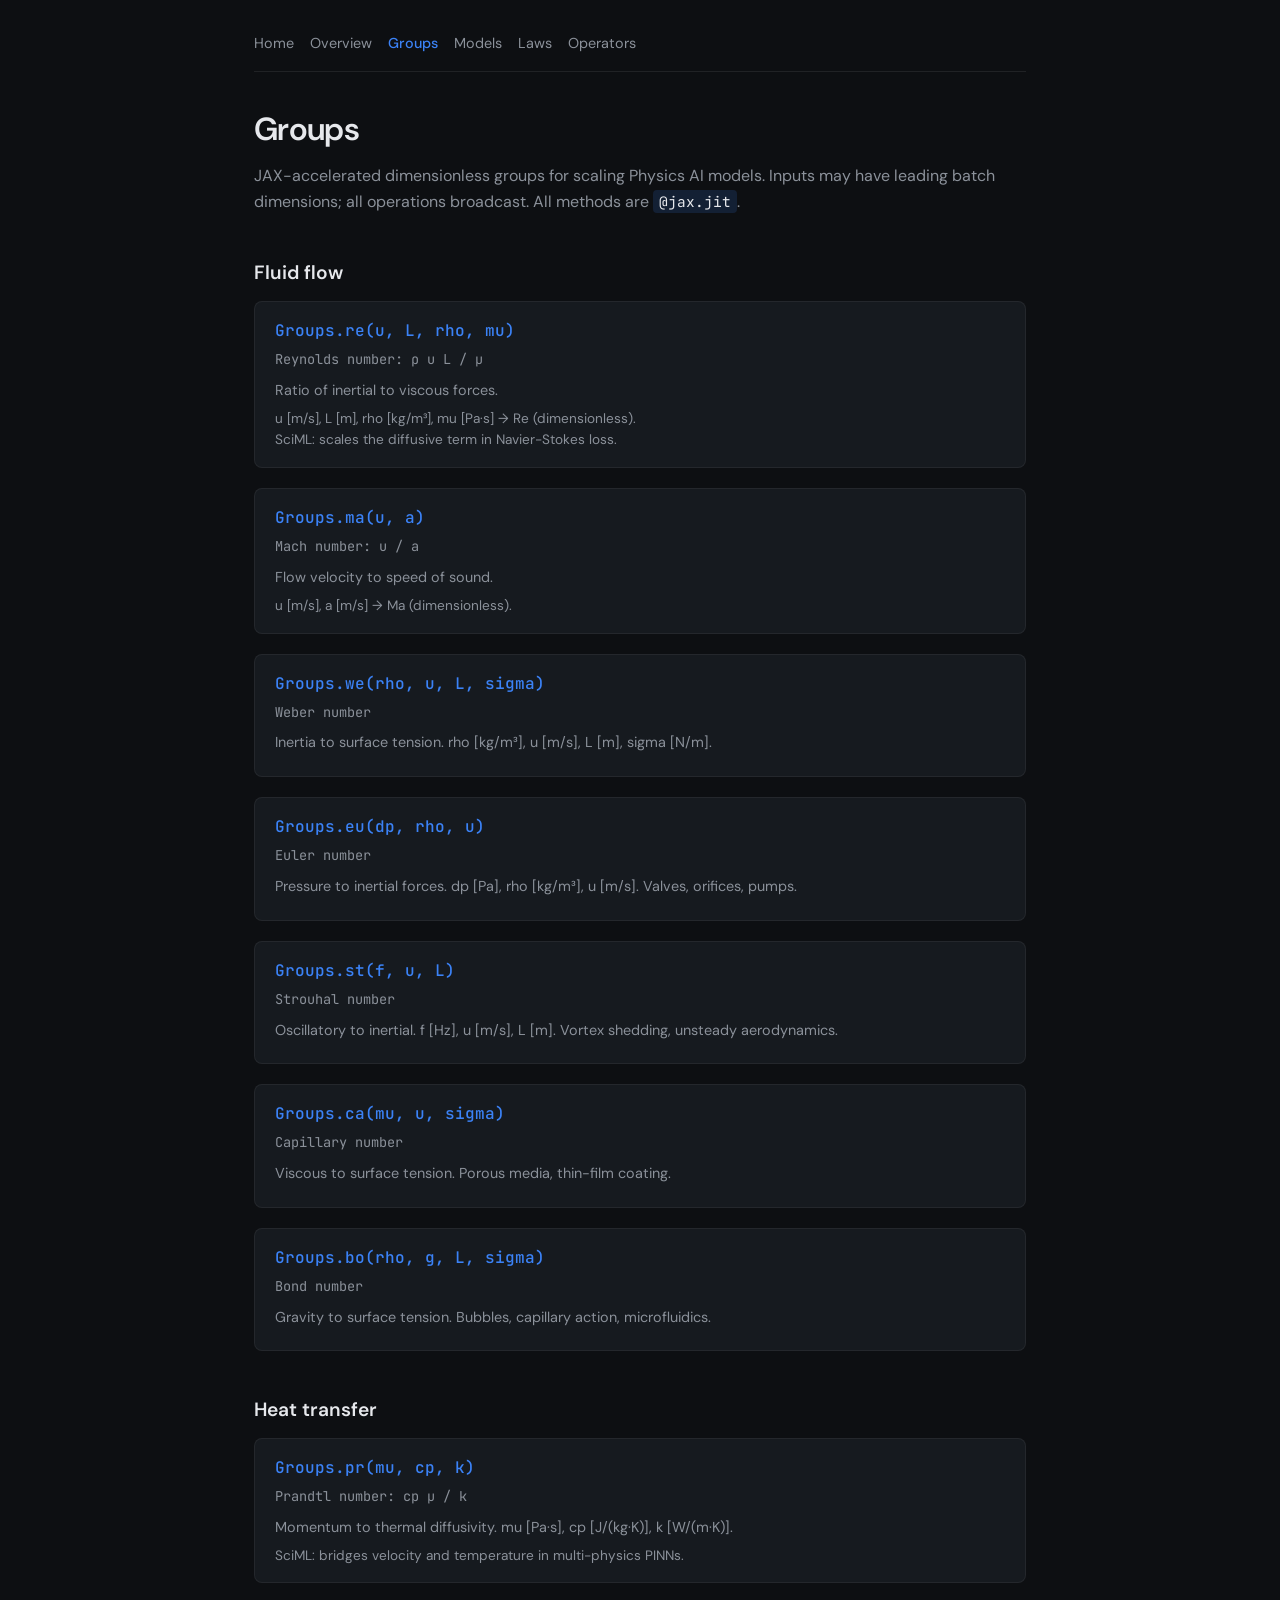
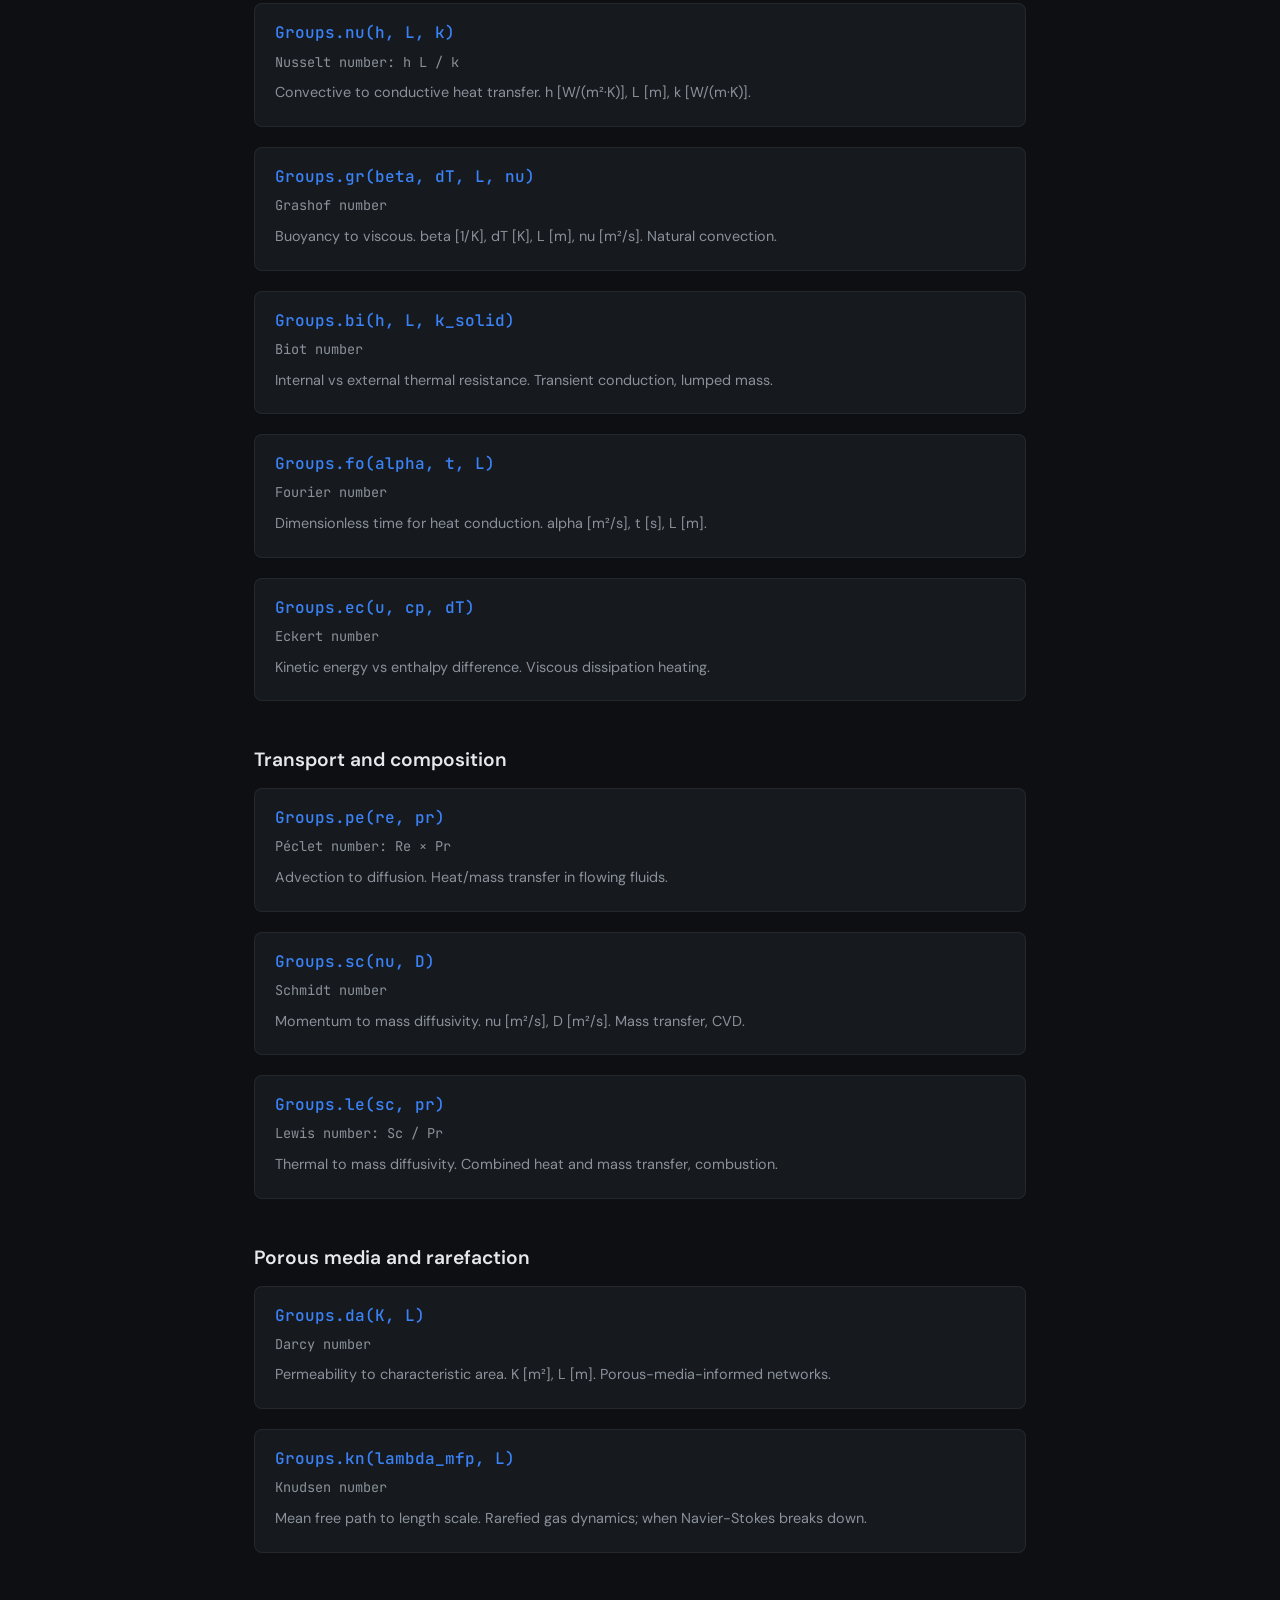
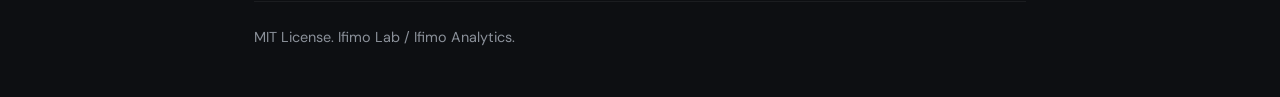
==== docs/doc/groups.html @ a9526515 "Add GitHub Pages site and full API documentation - Landing page (docs/index.html) with install, link" ====
<!DOCTYPE html>
<html lang="en">
<head>
  <meta charset="UTF-8" />
  <meta name="viewport" content="width=device-width, initial-scale=1" />
  <title>Groups — moju</title>
  <link rel="preconnect" href="https://fonts.googleapis.com" />
  <link rel="preconnect" href="https://fonts.gstatic.com" crossorigin />
  <link href="https://fonts.googleapis.com/css2?family=DM+Sans:ital,opsz,wght@0,9..40,400;0,9..40,600&family=JetBrains+Mono:wght@400;500&display=swap" rel="stylesheet" />
  <link rel="stylesheet" href="style.css" />
</head>
<body>
  <div class="wrap">
    <nav class="doc-nav">
      <a href="../index.html">Home</a>
      <a href="overview.html">Overview</a>
      <span class="here">Groups</span>
      <a href="models.html">Models</a>
      <a href="laws.html">Laws</a>
      <a href="operators.html">Operators</a>
    </nav>

    <h1>Groups</h1>
    <p>JAX-accelerated dimensionless groups for scaling Physics AI models. Inputs may have leading batch dimensions; all operations broadcast. All methods are <code>@jax.jit</code>.</p>

    <h2>Fluid flow</h2>

    <div class="api-block">
      <div class="name">Groups.re(u, L, rho, mu)</div>
      <div class="sig">Reynolds number: ρ u L / μ</div>
      <div class="desc">Ratio of inertial to viscous forces.</div>
      <div class="params">u [m/s], L [m], rho [kg/m³], mu [Pa·s] → Re (dimensionless).</div>
      <div class="returns">SciML: scales the diffusive term in Navier-Stokes loss.</div>
    </div>
    <div class="api-block">
      <div class="name">Groups.ma(u, a)</div>
      <div class="sig">Mach number: u / a</div>
      <div class="desc">Flow velocity to speed of sound.</div>
      <div class="params">u [m/s], a [m/s] → Ma (dimensionless).</div>
    </div>
    <div class="api-block">
      <div class="name">Groups.we(rho, u, L, sigma)</div>
      <div class="sig">Weber number</div>
      <div class="desc">Inertia to surface tension. rho [kg/m³], u [m/s], L [m], sigma [N/m].</div>
    </div>
    <div class="api-block">
      <div class="name">Groups.eu(dp, rho, u)</div>
      <div class="sig">Euler number</div>
      <div class="desc">Pressure to inertial forces. dp [Pa], rho [kg/m³], u [m/s]. Valves, orifices, pumps.</div>
    </div>
    <div class="api-block">
      <div class="name">Groups.st(f, u, L)</div>
      <div class="sig">Strouhal number</div>
      <div class="desc">Oscillatory to inertial. f [Hz], u [m/s], L [m]. Vortex shedding, unsteady aerodynamics.</div>
    </div>
    <div class="api-block">
      <div class="name">Groups.ca(mu, u, sigma)</div>
      <div class="sig">Capillary number</div>
      <div class="desc">Viscous to surface tension. Porous media, thin-film coating.</div>
    </div>
    <div class="api-block">
      <div class="name">Groups.bo(rho, g, L, sigma)</div>
      <div class="sig">Bond number</div>
      <div class="desc">Gravity to surface tension. Bubbles, capillary action, microfluidics.</div>
    </div>

    <h2>Heat transfer</h2>

    <div class="api-block">
      <div class="name">Groups.pr(mu, cp, k)</div>
      <div class="sig">Prandtl number: cp μ / k</div>
      <div class="desc">Momentum to thermal diffusivity. mu [Pa·s], cp [J/(kg·K)], k [W/(m·K)].</div>
      <div class="returns">SciML: bridges velocity and temperature in multi-physics PINNs.</div>
    </div>
    <div class="api-block">
      <div class="name">Groups.nu(h, L, k)</div>
      <div class="sig">Nusselt number: h L / k</div>
      <div class="desc">Convective to conductive heat transfer. h [W/(m²·K)], L [m], k [W/(m·K)].</div>
    </div>
    <div class="api-block">
      <div class="name">Groups.gr(beta, dT, L, nu)</div>
      <div class="sig">Grashof number</div>
      <div class="desc">Buoyancy to viscous. beta [1/K], dT [K], L [m], nu [m²/s]. Natural convection.</div>
    </div>
    <div class="api-block">
      <div class="name">Groups.bi(h, L, k_solid)</div>
      <div class="sig">Biot number</div>
      <div class="desc">Internal vs external thermal resistance. Transient conduction, lumped mass.</div>
    </div>
    <div class="api-block">
      <div class="name">Groups.fo(alpha, t, L)</div>
      <div class="sig">Fourier number</div>
      <div class="desc">Dimensionless time for heat conduction. alpha [m²/s], t [s], L [m].</div>
    </div>
    <div class="api-block">
      <div class="name">Groups.ec(u, cp, dT)</div>
      <div class="sig">Eckert number</div>
      <div class="desc">Kinetic energy vs enthalpy difference. Viscous dissipation heating.</div>
    </div>

    <h2>Transport and composition</h2>

    <div class="api-block">
      <div class="name">Groups.pe(re, pr)</div>
      <div class="sig">Péclet number: Re × Pr</div>
      <div class="desc">Advection to diffusion. Heat/mass transfer in flowing fluids.</div>
    </div>
    <div class="api-block">
      <div class="name">Groups.sc(nu, D)</div>
      <div class="sig">Schmidt number</div>
      <div class="desc">Momentum to mass diffusivity. nu [m²/s], D [m²/s]. Mass transfer, CVD.</div>
    </div>
    <div class="api-block">
      <div class="name">Groups.le(sc, pr)</div>
      <div class="sig">Lewis number: Sc / Pr</div>
      <div class="desc">Thermal to mass diffusivity. Combined heat and mass transfer, combustion.</div>
    </div>

    <h2>Porous media and rarefaction</h2>

    <div class="api-block">
      <div class="name">Groups.da(K, L)</div>
      <div class="sig">Darcy number</div>
      <div class="desc">Permeability to characteristic area. K [m²], L [m]. Porous-media-informed networks.</div>
    </div>
    <div class="api-block">
      <div class="name">Groups.kn(lambda_mfp, L)</div>
      <div class="sig">Knudsen number</div>
      <div class="desc">Mean free path to length scale. Rarefied gas dynamics; when Navier-Stokes breaks down.</div>
    </div>

    <p class="doc-footer">MIT License. Ifimo Lab / Ifimo Analytics.</p>
  </div>
</body>
</html>
---- docs/doc/style.css ----
/* Shared documentation pages */
:root {
  --bg: #0d0f12;
  --surface: #161a1f;
  --text: #e6e8ec;
  --muted: #8b919a;
  --accent: #3b82f6;
  --accent-soft: rgba(59, 130, 246, 0.15);
}
* { box-sizing: border-box; }
body {
  margin: 0;
  font-family: "DM Sans", system-ui, sans-serif;
  background: var(--bg);
  color: var(--text);
  line-height: 1.6;
  min-height: 100vh;
}
.wrap { max-width: 820px; margin: 0 auto; padding: 2rem 1.5rem; }
.doc-nav {
  display: flex;
  flex-wrap: wrap;
  gap: 0.5rem 1rem;
  margin-bottom: 2rem;
  padding-bottom: 1rem;
  border-bottom: 1px solid rgba(255,255,255,0.08);
  font-size: 0.9rem;
}
.doc-nav a {
  color: var(--muted);
  text-decoration: none;
}
.doc-nav a:hover { color: var(--accent); }
.doc-nav .here { color: var(--accent); font-weight: 500; }
h1 {
  font-size: clamp(1.5rem, 3vw, 2rem);
  font-weight: 600;
  margin: 0 0 0.5rem;
  letter-spacing: -0.02em;
}
h2 {
  font-size: 1.2rem;
  font-weight: 600;
  margin: 2.25rem 0 0.75rem;
  color: var(--text);
  padding-top: 0.5rem;
}
h3 {
  font-size: 1.05rem;
  font-weight: 600;
  margin: 1.5rem 0 0.5rem;
  color: var(--text);
}
p { margin: 0 0 1rem; color: var(--muted); }
.api-block {
  background: var(--surface);
  border: 1px solid rgba(255,255,255,0.06);
  border-radius: 8px;
  padding: 1rem 1.25rem;
  margin: 0 0 1.25rem;
}
.api-block .name {
  font-family: "JetBrains Mono", monospace;
  font-weight: 500;
  color: var(--accent);
  margin-bottom: 0.35rem;
}
.api-block .sig {
  font-family: "JetBrains Mono", monospace;
  font-size: 0.85rem;
  color: var(--muted);
  margin-bottom: 0.5rem;
}
.api-block .desc { font-size: 0.9rem; color: var(--muted); margin: 0 0 0.35rem; }
.api-block .params, .api-block .returns { font-size: 0.85rem; color: var(--muted); }
code, .code {
  font-family: "JetBrains Mono", monospace;
  font-size: 0.9em;
  background: var(--accent-soft);
  padding: 0.15em 0.4em;
  border-radius: 4px;
  color: var(--text);
}
pre {
  background: var(--surface);
  border: 1px solid rgba(255,255,255,0.06);
  border-radius: 8px;
  padding: 1rem;
  overflow-x: auto;
  font-family: "JetBrains Mono", monospace;
  font-size: 0.85rem;
  margin: 0 0 1.25rem;
}
pre code { background: none; padding: 0; }
ul { color: var(--muted); margin: 0 0 1rem; padding-left: 1.25rem; }
.doc-footer {
  margin-top: 3rem;
  padding-top: 1.5rem;
  border-top: 1px solid rgba(255,255,255,0.06);
  font-size: 0.9rem;
  color: var(--muted);
}
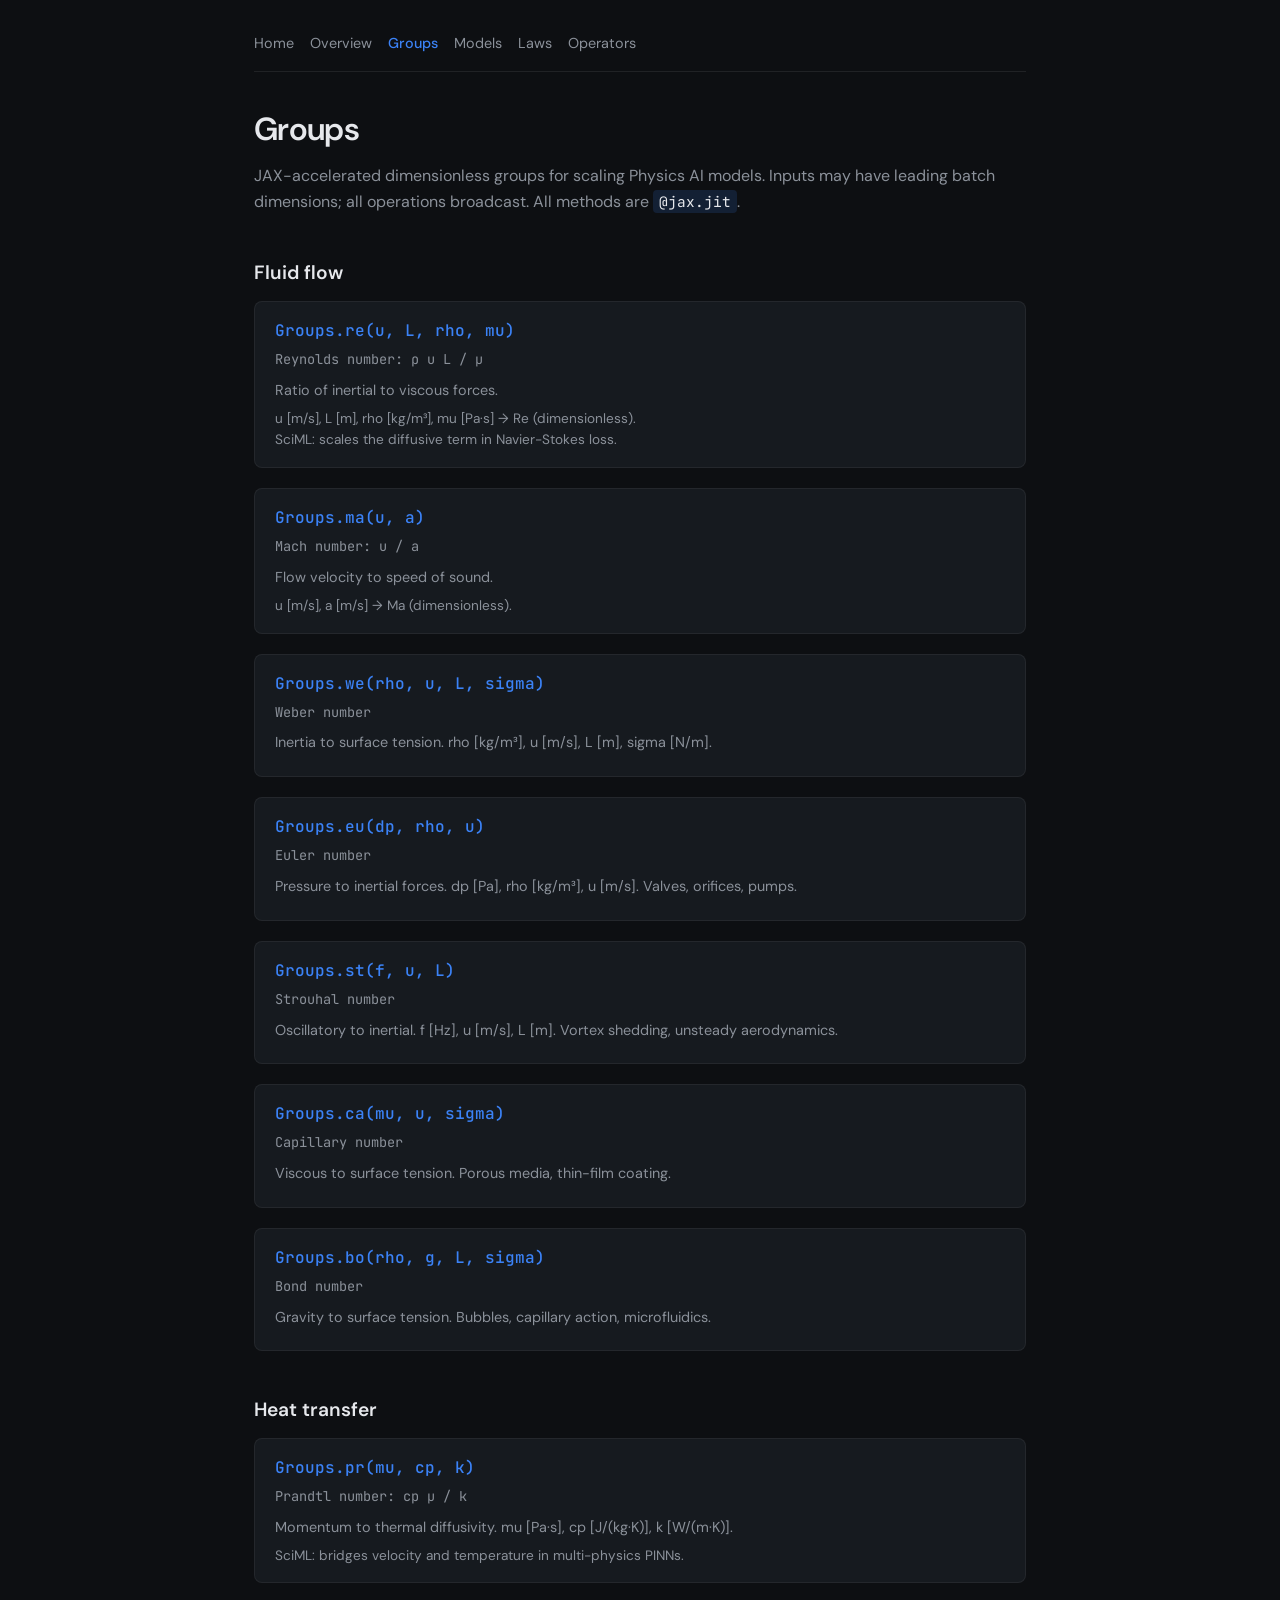
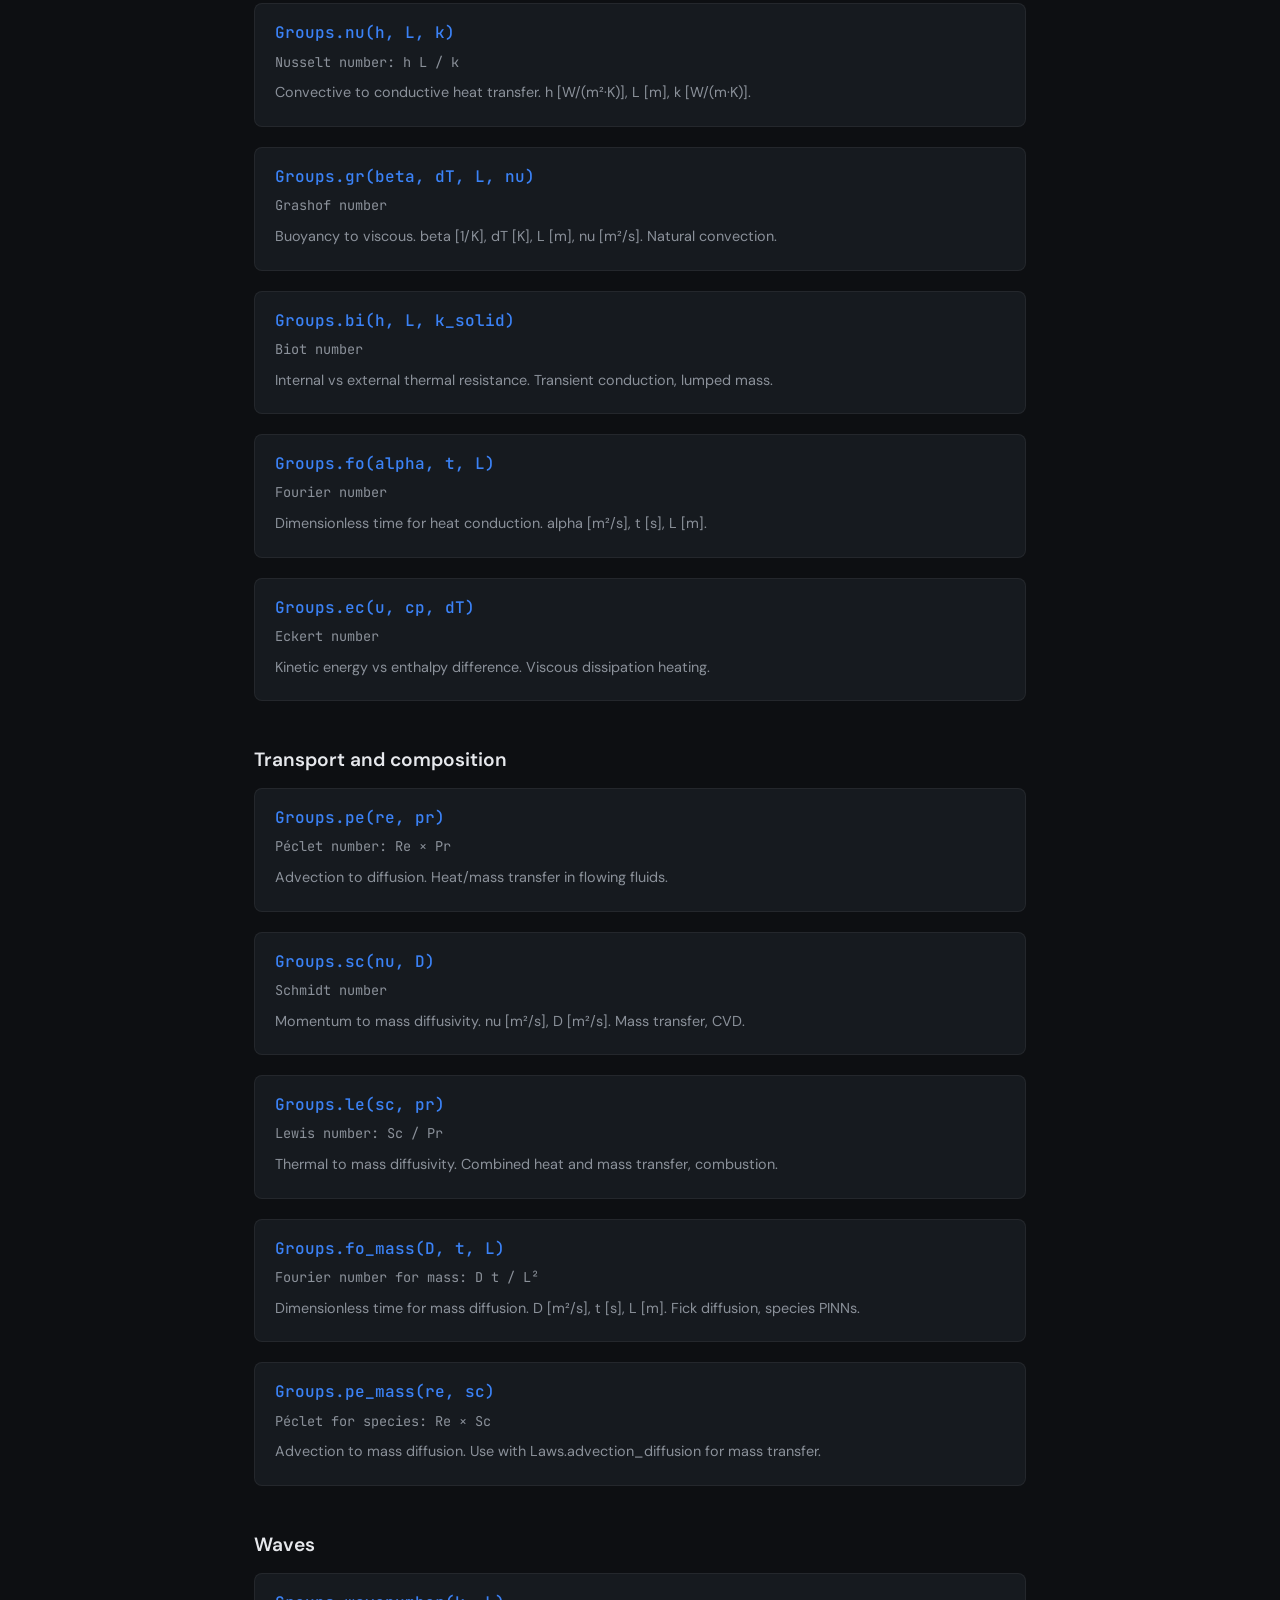
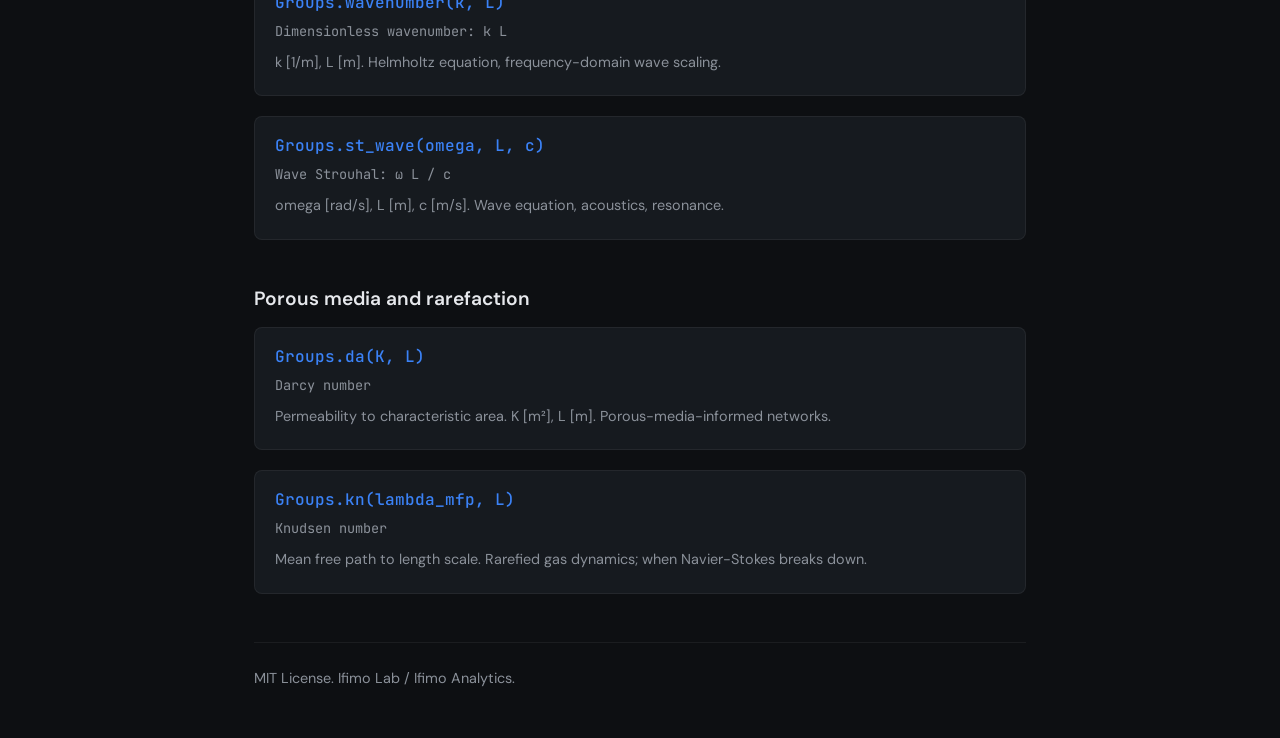
==== commit 0fdf14ad: "Laws: bake dimensionless groups (Buckingham Pi) into residuals - Add Groups: fo_mass, wavenumber, pe" ====
--- a/docs/doc/groups.html
+++ b/docs/doc/groups.html
@@ -115,6 +115,29 @@
       <div class="sig">Lewis number: Sc / Pr</div>
       <div class="desc">Thermal to mass diffusivity. Combined heat and mass transfer, combustion.</div>
     </div>
+    <div class="api-block">
+      <div class="name">Groups.fo_mass(D, t, L)</div>
+      <div class="sig">Fourier number for mass: D t / L²</div>
+      <div class="desc">Dimensionless time for mass diffusion. D [m²/s], t [s], L [m]. Fick diffusion, species PINNs.</div>
+    </div>
+    <div class="api-block">
+      <div class="name">Groups.pe_mass(re, sc)</div>
+      <div class="sig">Péclet for species: Re × Sc</div>
+      <div class="desc">Advection to mass diffusion. Use with Laws.advection_diffusion for mass transfer.</div>
+    </div>
+
+    <h2>Waves</h2>
+
+    <div class="api-block">
+      <div class="name">Groups.wavenumber(k, L)</div>
+      <div class="sig">Dimensionless wavenumber: k L</div>
+      <div class="desc">k [1/m], L [m]. Helmholtz equation, frequency-domain wave scaling.</div>
+    </div>
+    <div class="api-block">
+      <div class="name">Groups.st_wave(omega, L, c)</div>
+      <div class="sig">Wave Strouhal: ω L / c</div>
+      <div class="desc">omega [rad/s], L [m], c [m/s]. Wave equation, acoustics, resonance.</div>
+    </div>
 
     <h2>Porous media and rarefaction</h2>
 
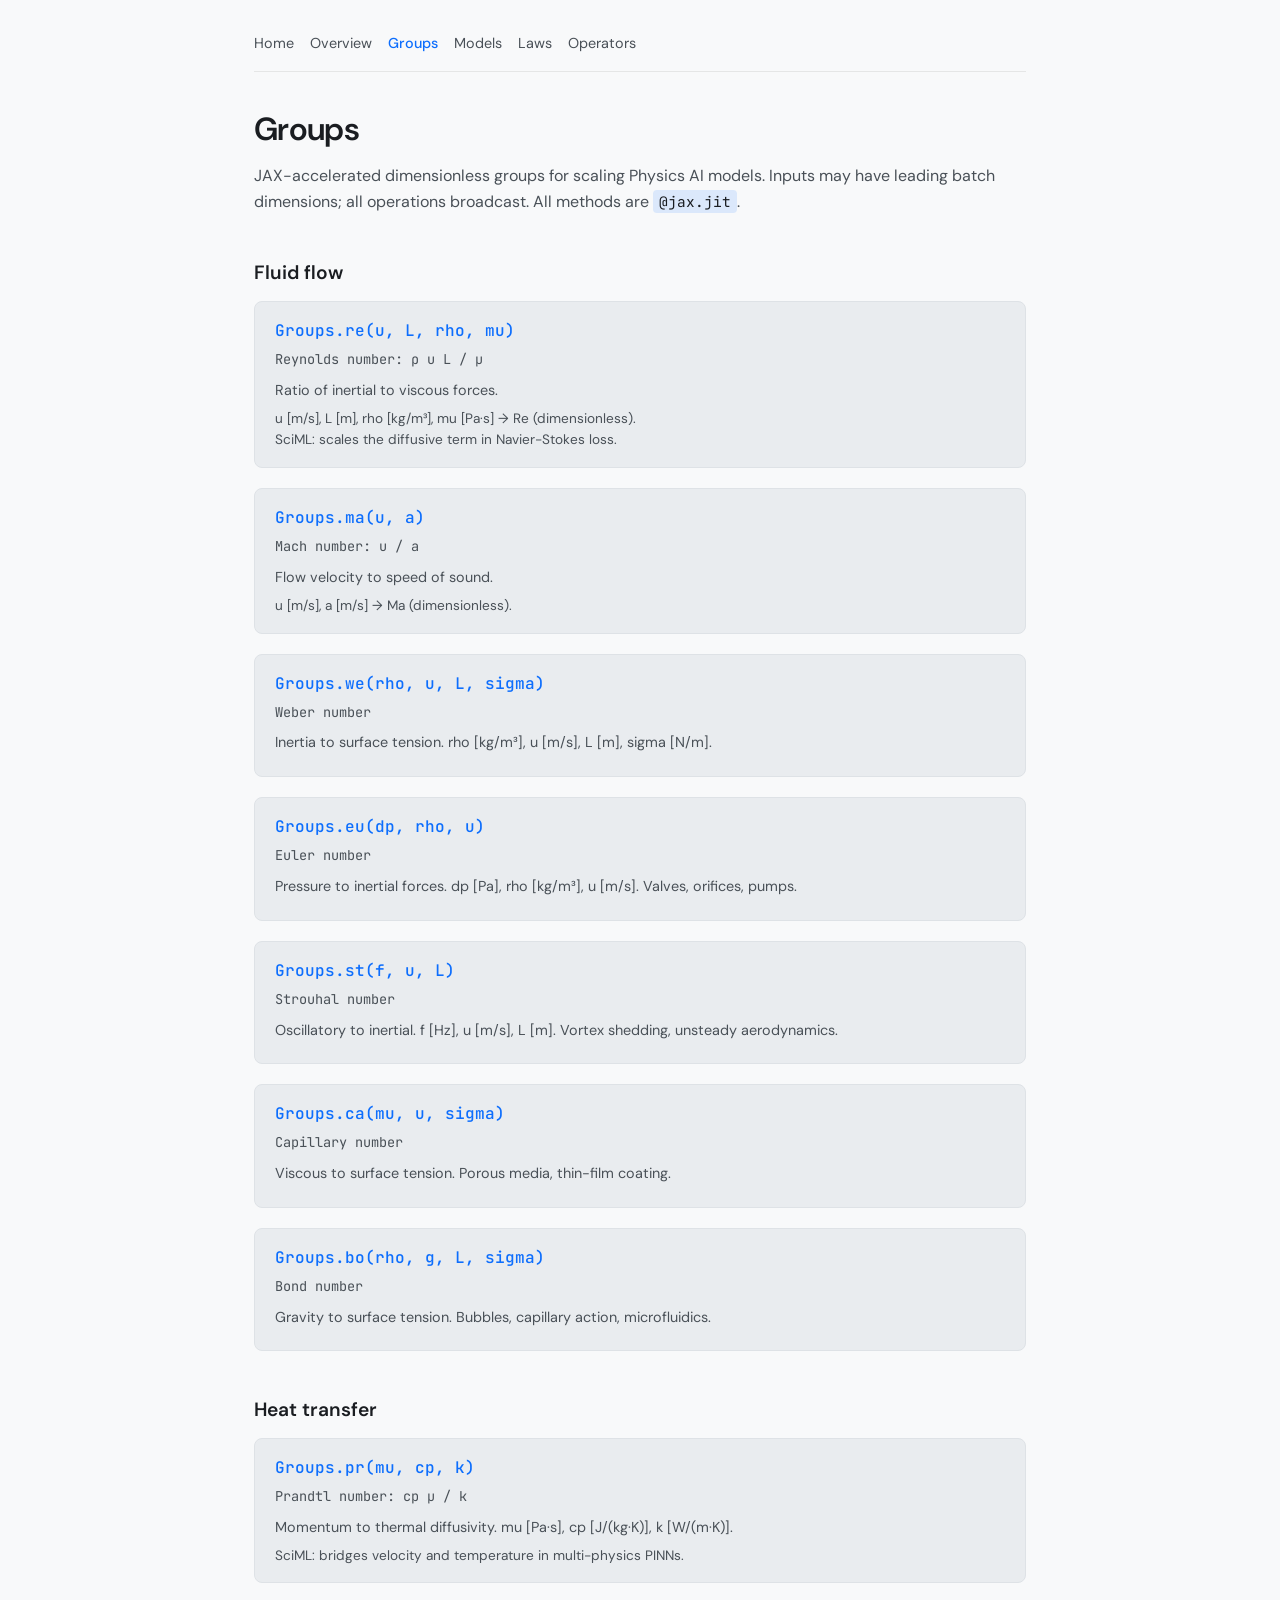
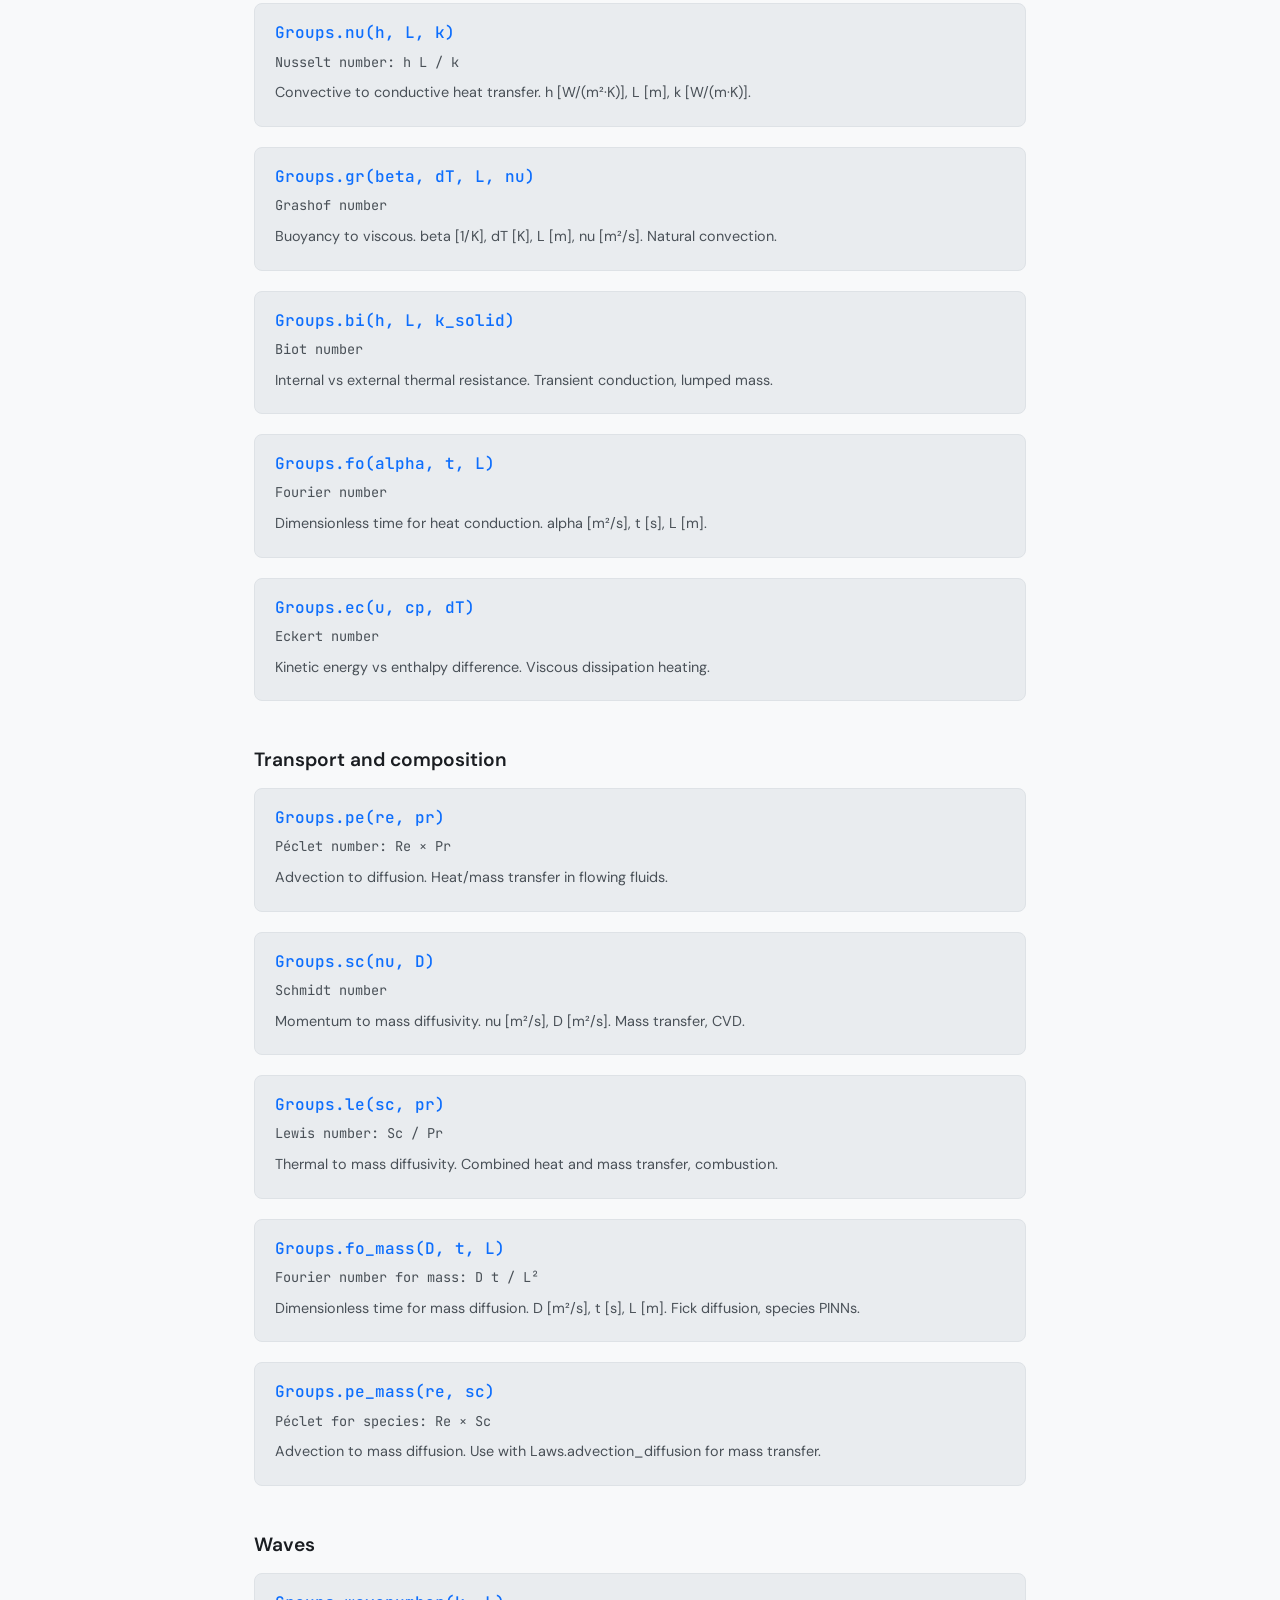
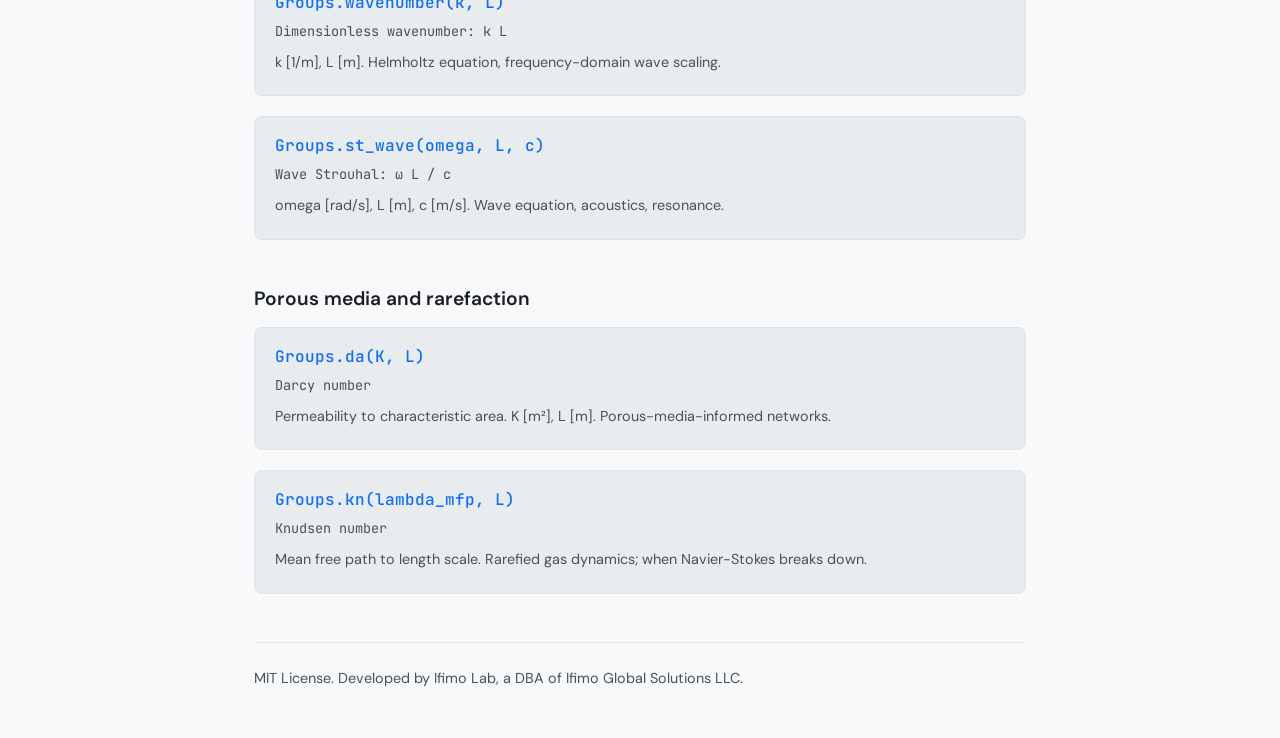
==== commit 5d0699e4: "Update docs site footer attribution" ====
--- a/docs/doc/groups.html
+++ b/docs/doc/groups.html
@@ -152,7 +152,7 @@
       <div class="desc">Mean free path to length scale. Rarefied gas dynamics; when Navier-Stokes breaks down.</div>
     </div>
 
-    <p class="doc-footer">MIT License. Ifimo Lab / Ifimo Analytics.</p>
+    <p class="doc-footer">MIT License. Developed by Ifimo Lab, a DBA of Ifimo Global Solutions LLC.</p>
   </div>
 </body>
 </html>
--- a/docs/doc/style.css
+++ b/docs/doc/style.css
@@ -1,11 +1,11 @@
-/* Shared documentation pages */
+/* Shared documentation pages — light theme */
 :root {
-  --bg: #0d0f12;
-  --surface: #161a1f;
-  --text: #e6e8ec;
-  --muted: #8b919a;
-  --accent: #3b82f6;
-  --accent-soft: rgba(59, 130, 246, 0.15);
+  --bg: #f8f9fa;
+  --surface: #e9ecef;
+  --text: #1a1d21;
+  --muted: #495057;
+  --accent: #0d6efd;
+  --accent-soft: rgba(13, 110, 253, 0.12);
 }
 * { box-sizing: border-box; }
 body {
@@ -23,7 +23,7 @@
   gap: 0.5rem 1rem;
   margin-bottom: 2rem;
   padding-bottom: 1rem;
-  border-bottom: 1px solid rgba(255,255,255,0.08);
+  border-bottom: 1px solid rgba(0,0,0,0.08);
   font-size: 0.9rem;
 }
 .doc-nav a {
@@ -54,7 +54,7 @@
 p { margin: 0 0 1rem; color: var(--muted); }
 .api-block {
   background: var(--surface);
-  border: 1px solid rgba(255,255,255,0.06);
+  border: 1px solid #dee2e6;
   border-radius: 8px;
   padding: 1rem 1.25rem;
   margin: 0 0 1.25rem;
@@ -83,7 +83,7 @@
 }
 pre {
   background: var(--surface);
-  border: 1px solid rgba(255,255,255,0.06);
+  border: 1px solid #dee2e6;
   border-radius: 8px;
   padding: 1rem;
   overflow-x: auto;
@@ -96,7 +96,22 @@
 .doc-footer {
   margin-top: 3rem;
   padding-top: 1.5rem;
-  border-top: 1px solid rgba(255,255,255,0.06);
+  border-top: 1px solid rgba(0,0,0,0.08);
   font-size: 0.9rem;
   color: var(--muted);
 }
+
+/* Mermaid diagram container */
+.mermaid {
+  max-width: 100%;
+  overflow-x: auto;
+  margin: 1rem 0 1.5rem;
+  background: var(--surface);
+  border: 1px solid #dee2e6;
+  border-radius: 8px;
+  padding: 1rem;
+}
+.mermaid svg {
+  max-width: 100%;
+  height: auto;
+}
